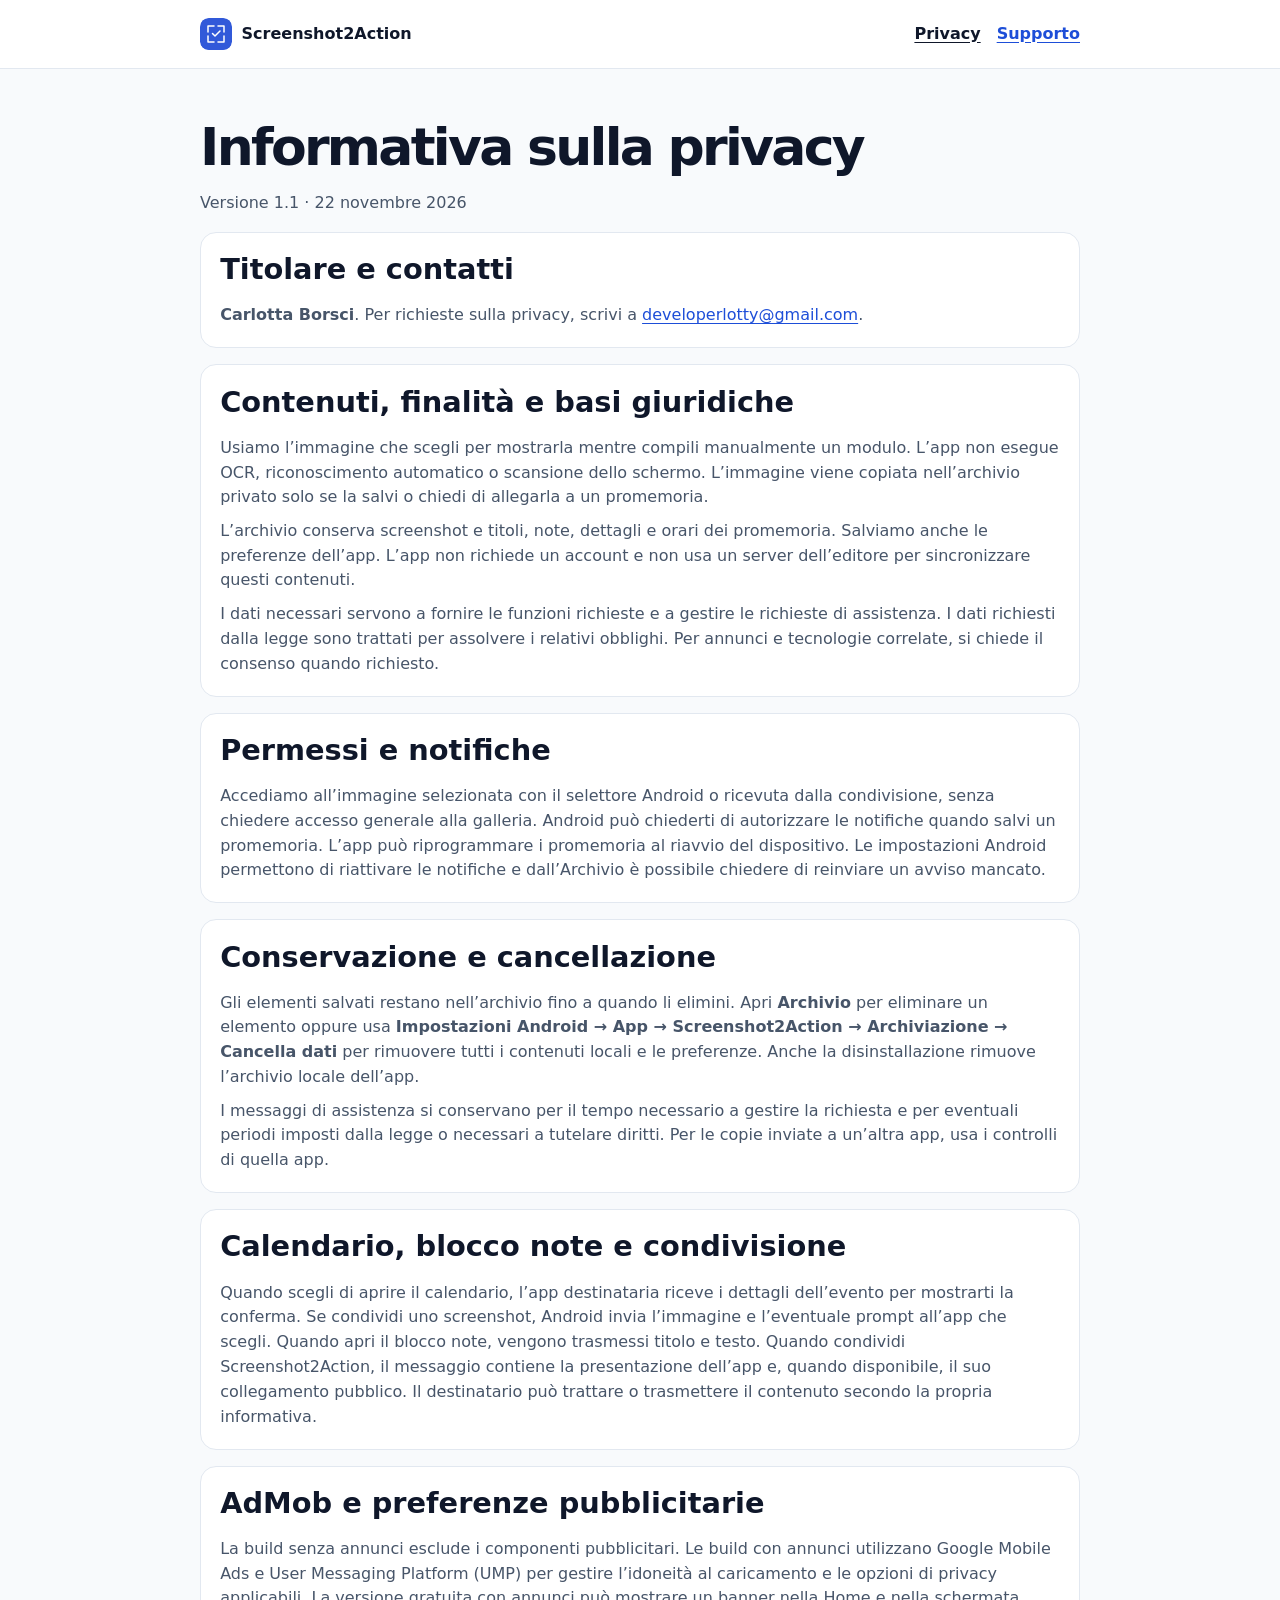
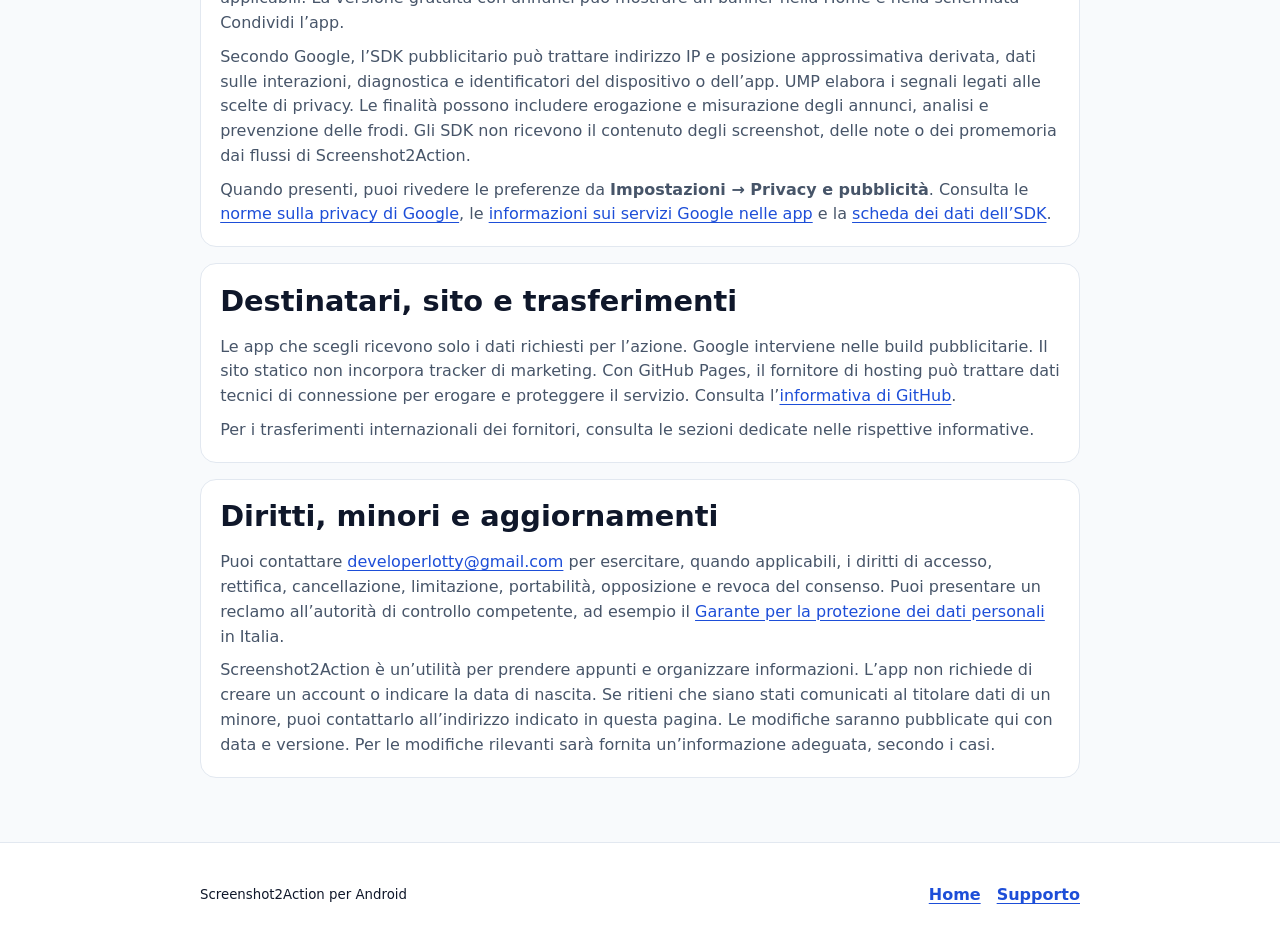
==== privacy.html @ 466553a7 "Add files via upload" ====
<!doctype html>
<html lang="it">
<head>
  <meta charset="utf-8">
  <meta name="viewport" content="width=device-width, initial-scale=1">
  <title>Privacy · Screenshot2Action</title>
  <link rel="icon" href="logo.svg" type="image/svg+xml">
  <link rel="stylesheet" href="style.css">
</head>
<body>
  <a class="skip" href="#contenuto">Vai al contenuto</a>
  <header class="site-header"><div class="wrap bar">
    <a class="brand" href="index.html"><img src="logo.svg" alt="" width="32" height="32">Screenshot2Action</a>
    <nav aria-label="Navigazione principale"><a href="privacy.html" aria-current="page">Privacy</a><a href="support.html">Supporto</a></nav>
  </div></header>

  <main class="wrap article" id="contenuto">
    <h1>Informativa sulla privacy</h1>
    <p class="meta">Versione 1.1 · 22 novembre 2026</p>
    <section class="panel">
      <h2>Titolare e contatti</h2>
      <p><strong>Carlotta Borsci</strong>. Per richieste sulla privacy, scrivi a <a href="mailto:developerlotty@gmail.com">developerlotty@gmail.com</a>.</p>
    </section>
    <section class="panel">
      <h2>Contenuti, finalità e basi giuridiche</h2>
      <p>Usiamo l’immagine che scegli per mostrarla mentre compili manualmente un modulo. L’app non esegue OCR, riconoscimento automatico o scansione dello schermo. L’immagine viene copiata nell’archivio privato solo se la salvi o chiedi di allegarla a un promemoria.</p>
      <p>L’archivio conserva screenshot e titoli, note, dettagli e orari dei promemoria. Salviamo anche le preferenze dell’app. L’app non richiede un account e non usa un server dell’editore per sincronizzare questi contenuti.</p>
      <p>I dati necessari servono a fornire le funzioni richieste e a gestire le richieste di assistenza. I dati richiesti dalla legge sono trattati per assolvere i relativi obblighi. Per annunci e tecnologie correlate, si chiede il consenso quando richiesto.</p>
    </section>
    <section class="panel">
      <h2>Permessi e notifiche</h2>
      <p>Accediamo all’immagine selezionata con il selettore Android o ricevuta dalla condivisione, senza chiedere accesso generale alla galleria. Android può chiederti di autorizzare le notifiche quando salvi un promemoria. L’app può riprogrammare i promemoria al riavvio del dispositivo. Le impostazioni Android permettono di riattivare le notifiche e dall’Archivio è possibile chiedere di reinviare un avviso mancato.</p>
    </section>
    <section class="panel">
      <h2>Conservazione e cancellazione</h2>
      <p>Gli elementi salvati restano nell’archivio fino a quando li elimini. Apri <strong>Archivio</strong> per eliminare un elemento oppure usa <strong>Impostazioni Android → App → Screenshot2Action → Archiviazione → Cancella dati</strong> per rimuovere tutti i contenuti locali e le preferenze. Anche la disinstallazione rimuove l’archivio locale dell’app.</p>
      <p>I messaggi di assistenza si conservano per il tempo necessario a gestire la richiesta e per eventuali periodi imposti dalla legge o necessari a tutelare diritti. Per le copie inviate a un’altra app, usa i controlli di quella app.</p>
    </section>
    <section class="panel">
      <h2>Calendario, blocco note e condivisione</h2>
      <p>Quando scegli di aprire il calendario, l’app destinataria riceve i dettagli dell’evento per mostrarti la conferma. Se condividi uno screenshot, Android invia l’immagine e l’eventuale prompt all’app che scegli. Quando apri il blocco note, vengono trasmessi titolo e testo. Quando condividi Screenshot2Action, il messaggio contiene la presentazione dell’app e, quando disponibile, il suo collegamento pubblico. Il destinatario può trattare o trasmettere il contenuto secondo la propria informativa.</p>
    </section>
    <section class="panel">
      <h2>AdMob e preferenze pubblicitarie</h2>
      <p>La build senza annunci esclude i componenti pubblicitari. Le build con annunci utilizzano Google Mobile Ads e User Messaging Platform (UMP) per gestire l’idoneità al caricamento e le opzioni di privacy applicabili. La versione gratuita con annunci può mostrare un banner nella Home e nella schermata Condividi l’app.</p>
      <p>Secondo Google, l’SDK pubblicitario può trattare indirizzo IP e posizione approssimativa derivata, dati sulle interazioni, diagnostica e identificatori del dispositivo o dell’app. UMP elabora i segnali legati alle scelte di privacy. Le finalità possono includere erogazione e misurazione degli annunci, analisi e prevenzione delle frodi. Gli SDK non ricevono il contenuto degli screenshot, delle note o dei promemoria dai flussi di Screenshot2Action.</p>
      <p>Quando presenti, puoi rivedere le preferenze da <strong>Impostazioni → Privacy e pubblicità</strong>. Consulta le <a href="https://policies.google.com/privacy?hl=it">norme sulla privacy di Google</a>, le <a href="https://policies.google.com/technologies/partner-sites?hl=it">informazioni sui servizi Google nelle app</a> e la <a href="https://developers.google.com/admob/android/privacy/play-data-disclosure">scheda dei dati dell’SDK</a>.</p>
    </section>
    <section class="panel">
      <h2>Destinatari, sito e trasferimenti</h2>
      <p>Le app che scegli ricevono solo i dati richiesti per l’azione. Google interviene nelle build pubblicitarie. Il sito statico non incorpora tracker di marketing. Con GitHub Pages, il fornitore di hosting può trattare dati tecnici di connessione per erogare e proteggere il servizio. Consulta l’<a href="https://docs.github.com/en/site-policy/privacy-policies/github-general-privacy-statement">informativa di GitHub</a>.</p>
      <p>Per i trasferimenti internazionali dei fornitori, consulta le sezioni dedicate nelle rispettive informative.</p>
    </section>
    <section class="panel">
      <h2>Diritti, minori e aggiornamenti</h2>
      <p>Puoi contattare <a href="mailto:developerlotty@gmail.com">developerlotty@gmail.com</a> per esercitare, quando applicabili, i diritti di accesso, rettifica, cancellazione, limitazione, portabilità, opposizione e revoca del consenso. Puoi presentare un reclamo all’autorità di controllo competente, ad esempio il <a href="https://www.garanteprivacy.it/">Garante per la protezione dei dati personali</a> in Italia.</p>
      <p>Screenshot2Action è un’utilità per prendere appunti e organizzare informazioni. L’app non richiede di creare un account o indicare la data di nascita. Se ritieni che siano stati comunicati al titolare dati di un minore, puoi contattarlo all’indirizzo indicato in questa pagina. Le modifiche saranno pubblicate qui con data e versione. Per le modifiche rilevanti sarà fornita un’informazione adeguata, secondo i casi.</p>
    </section>
  </main>
  <footer class="site-footer"><div class="wrap bar"><small>Screenshot2Action per Android</small><nav aria-label="Informazioni"><a href="index.html">Home</a><a href="support.html">Supporto</a></nav></div></footer>
</body>
</html>
---- style.css ----
:root {
  color-scheme: light;
  --page: #f8fafc;
  --text: #0f172a;
  --muted: #475569;
  --accent: #2563eb;
  --accent-dark: #1d4ed8;
  --line: #e2e8f0;
  --soft: #edf3ff;
  --surface: #fff;
  font-family: system-ui, -apple-system, "Segoe UI", sans-serif;
  font-size: 100%;
  line-height: 1.55;
}
*, *::before, *::after { box-sizing: border-box; }
body { margin: 0; background: var(--page); color: var(--text); }
a { color: var(--accent-dark); text-underline-offset: .18em; }
a:hover { color: #153185; }
a:focus-visible, summary:focus-visible { outline: 3px solid var(--accent); outline-offset: 4px; border-radius: 4px; }
.wrap { width: min(100% - 2.5rem, 55rem); margin-inline: auto; }
.skip { position: absolute; inset: .5rem auto auto .5rem; transform: translateY(-200%); padding: .75rem; background: white; z-index: 5; }
.skip:focus { transform: translateY(0); }
.site-header, .site-footer { background: var(--surface); }
.site-header { border-bottom: 1px solid var(--line); }
.site-footer { border-top: 1px solid var(--line); margin-top: 4rem; padding-block: 1.2rem; }
.bar { display: flex; align-items: center; flex-wrap: wrap; justify-content: space-between; gap: .35rem 1rem; min-height: 4.25rem; padding-block: .45rem; }
.brand { display: inline-flex; align-items: center; gap: .6rem; color: var(--text); font-weight: 730; text-decoration: none; }
.brand img { width: 2rem; height: 2rem; border-radius: .55rem; }
nav { display: flex; flex-wrap: wrap; align-items: center; gap: .2rem 1rem; }
nav a { display: inline-flex; align-items: center; min-height: 2.75rem; font-weight: 600; }
nav a[aria-current="page"] { color: var(--text); }
.hero { padding-block: clamp(2.5rem, 7vw, 5.25rem) 2.5rem; display: grid; gap: 2rem; align-items: center; }
.hero h1, .article h1 { font-size: clamp(2.2rem, 7.4vw, 4rem); margin: 0 0 1rem; line-height: 1.06; letter-spacing: -.052em; text-wrap: balance; overflow-wrap: anywhere; }
.article h1 { font-size: clamp(2rem, 6.2vw, 3.25rem); }
.lead { font-size: clamp(1.06rem, 2.6vw, 1.25rem); color: var(--muted); max-width: 38rem; }
.button { display: inline-flex; align-items: center; min-height: 3rem; margin-top: .5rem; padding: .6rem 1.1rem; background: var(--accent); color: white; text-decoration: none; font-weight: 680; border-radius: .8rem; }
.button:hover { background: var(--accent-dark); color: white; }
.demo { margin: 0; padding: 1.2rem 1rem .8rem; border: 1px solid var(--line); border-radius: 1rem; background: var(--soft); text-align: center; }
.demo img { display: block; margin-inline: auto; width: min(100%, 14rem); height: auto; outline: .375rem solid #18223b; border-radius: 1.2rem; background: var(--page); }
.demo figcaption { margin-top: .9rem; color: var(--muted); font-size: .92rem; }
.section { margin-top: 2.7rem; scroll-margin-top: 1rem; }
h2 { line-height: 1.22; font-size: clamp(1.42rem, 3.4vw, 1.8rem); margin: 0 0 1rem; }
h3 { font-size: 1.11rem; margin: 0 0 .35rem; line-height: 1.25; }
.grid { display: grid; gap: .8rem; }
.card, .panel, details { padding: 1.2rem; background: var(--surface); border: 1px solid var(--line); border-radius: 1rem; }
.card p, .panel p { margin: 0; color: var(--muted); }
.card p + p, .panel p + p { margin-top: .65rem; }
.note { margin-top: .8rem; background: var(--soft); border-color: #d6e4ff; }
.steps { padding-left: 1.35rem; margin: 0; }
.steps li { padding-left: .25rem; margin-block: .45rem; }
.article { padding-top: clamp(2rem, 5vw, 3.2rem); }
.article section, .article details { margin-top: 1rem; }
.article section p { margin: .55rem 0 0; }
.article li + li { margin-top: .35rem; }
.meta { color: var(--muted); }
.draft { border-left: 4px solid #a7640b; background: #fff7e8; }
.draft p { color: #553510; }
summary { cursor: pointer; font-weight: 700; min-height: 1.55rem; }
details p { color: var(--muted); margin: .6rem 0 0; }
@media (min-width: 44rem) {
  .hero { grid-template-columns: minmax(0, 1.3fr) minmax(0, .9fr); }
  .grid { grid-template-columns: repeat(2, minmax(0, 1fr)); }
}
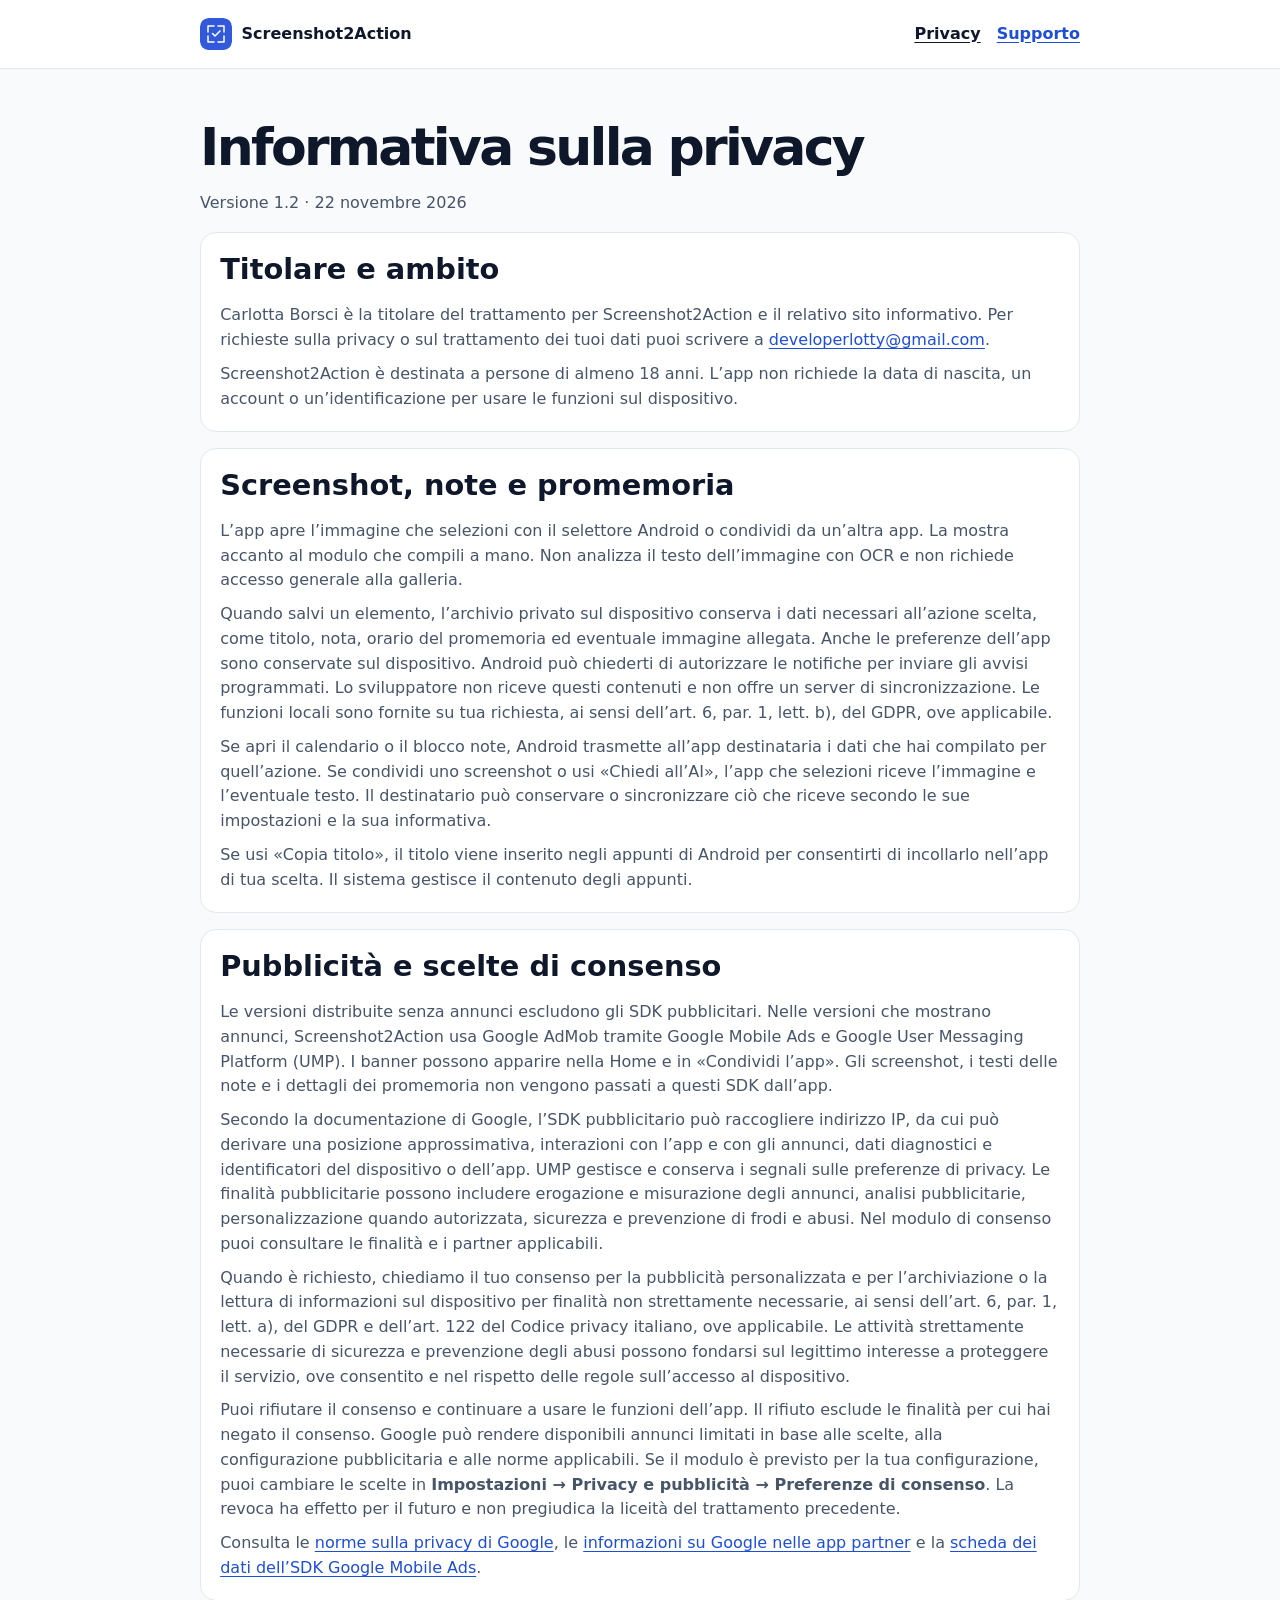
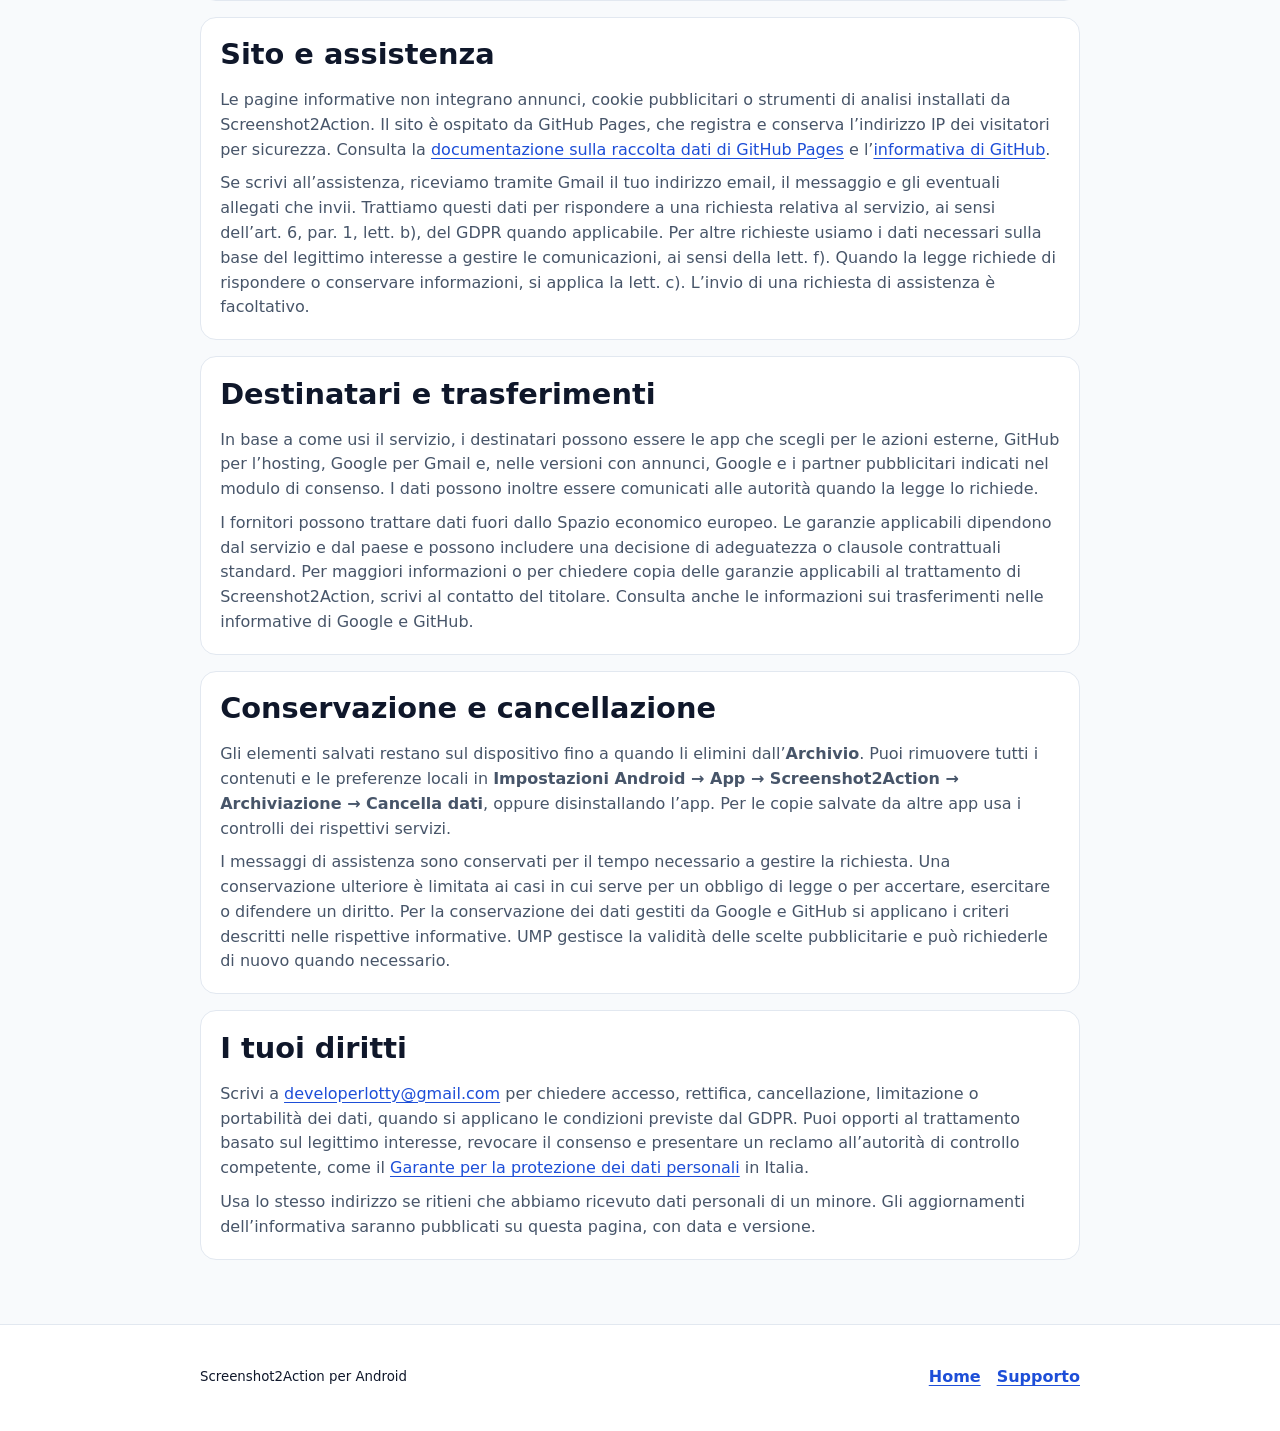
==== commit d2798c75: "Add files via upload" ====
--- a/privacy.html
+++ b/privacy.html
@@ -3,7 +3,8 @@
 <head>
   <meta charset="utf-8">
   <meta name="viewport" content="width=device-width, initial-scale=1">
-  <title>Privacy · Screenshot2Action</title>
+  <meta name="description" content="Informativa sui dati sul dispositivo, la pubblicità nell’app, il sito e l’assistenza di Screenshot2Action.">
+  <title>Informativa sulla privacy · Screenshot2Action</title>
   <link rel="icon" href="logo.svg" type="image/svg+xml">
   <link rel="stylesheet" href="style.css">
 </head>
@@ -13,48 +14,48 @@
     <a class="brand" href="index.html"><img src="logo.svg" alt="" width="32" height="32">Screenshot2Action</a>
     <nav aria-label="Navigazione principale"><a href="privacy.html" aria-current="page">Privacy</a><a href="support.html">Supporto</a></nav>
   </div></header>
-
   <main class="wrap article" id="contenuto">
     <h1>Informativa sulla privacy</h1>
-    <p class="meta">Versione 1.1 · 22 novembre 2026</p>
-    <section class="panel">
-      <h2>Titolare e contatti</h2>
-      <p><strong>Carlotta Borsci</strong>. Per richieste sulla privacy, scrivi a <a href="mailto:developerlotty@gmail.com">developerlotty@gmail.com</a>.</p>
+    <p class="meta">Versione 1.2 · 22 novembre 2026</p>
+    <section class="panel" aria-labelledby="titolare">
+      <h2 id="titolare">Titolare e ambito</h2>
+      <p>Carlotta Borsci è la titolare del trattamento per Screenshot2Action e il relativo sito informativo. Per richieste sulla privacy o sul trattamento dei tuoi dati puoi scrivere a <a href="mailto:developerlotty@gmail.com">developerlotty@gmail.com</a>.</p>
+      <p>Screenshot2Action è destinata a persone di almeno 18 anni. L’app non richiede la data di nascita, un account o un’identificazione per usare le funzioni sul dispositivo.</p>
     </section>
-    <section class="panel">
-      <h2>Contenuti, finalità e basi giuridiche</h2>
-      <p>Usiamo l’immagine che scegli per mostrarla mentre compili manualmente un modulo. L’app non esegue OCR, riconoscimento automatico o scansione dello schermo. L’immagine viene copiata nell’archivio privato solo se la salvi o chiedi di allegarla a un promemoria.</p>
-      <p>L’archivio conserva screenshot e titoli, note, dettagli e orari dei promemoria. Salviamo anche le preferenze dell’app. L’app non richiede un account e non usa un server dell’editore per sincronizzare questi contenuti.</p>
-      <p>I dati necessari servono a fornire le funzioni richieste e a gestire le richieste di assistenza. I dati richiesti dalla legge sono trattati per assolvere i relativi obblighi. Per annunci e tecnologie correlate, si chiede il consenso quando richiesto.</p>
+    <section class="panel" aria-labelledby="app">
+      <h2 id="app">Screenshot, note e promemoria</h2>
+      <p>L’app apre l’immagine che selezioni con il selettore Android o condividi da un’altra app. La mostra accanto al modulo che compili a mano. Non analizza il testo dell’immagine con OCR e non richiede accesso generale alla galleria.</p>
+      <p>Quando salvi un elemento, l’archivio privato sul dispositivo conserva i dati necessari all’azione scelta, come titolo, nota, orario del promemoria ed eventuale immagine allegata. Anche le preferenze dell’app sono conservate sul dispositivo. Android può chiederti di autorizzare le notifiche per inviare gli avvisi programmati. Lo sviluppatore non riceve questi contenuti e non offre un server di sincronizzazione. Le funzioni locali sono fornite su tua richiesta, ai sensi dell’art. 6, par. 1, lett. b), del GDPR, ove applicabile.</p>
+      <p>Se apri il calendario o il blocco note, Android trasmette all’app destinataria i dati che hai compilato per quell’azione. Se condividi uno screenshot o usi «Chiedi all’AI», l’app che selezioni riceve l’immagine e l’eventuale testo. Il destinatario può conservare o sincronizzare ciò che riceve secondo le sue impostazioni e la sua informativa.</p>
+      <p>Se usi «Copia titolo», il titolo viene inserito negli appunti di Android per consentirti di incollarlo nell’app di tua scelta. Il sistema gestisce il contenuto degli appunti.</p>
     </section>
-    <section class="panel">
-      <h2>Permessi e notifiche</h2>
-      <p>Accediamo all’immagine selezionata con il selettore Android o ricevuta dalla condivisione, senza chiedere accesso generale alla galleria. Android può chiederti di autorizzare le notifiche quando salvi un promemoria. L’app può riprogrammare i promemoria al riavvio del dispositivo. Le impostazioni Android permettono di riattivare le notifiche e dall’Archivio è possibile chiedere di reinviare un avviso mancato.</p>
+    <section class="panel" aria-labelledby="ads">
+      <h2 id="ads">Pubblicità e scelte di consenso</h2>
+      <p>Le versioni distribuite senza annunci escludono gli SDK pubblicitari. Nelle versioni che mostrano annunci, Screenshot2Action usa Google AdMob tramite Google Mobile Ads e Google User Messaging Platform (UMP). I banner possono apparire nella Home e in «Condividi l’app». Gli screenshot, i testi delle note e i dettagli dei promemoria non vengono passati a questi SDK dall’app.</p>
+      <p>Secondo la documentazione di Google, l’SDK pubblicitario può raccogliere indirizzo IP, da cui può derivare una posizione approssimativa, interazioni con l’app e con gli annunci, dati diagnostici e identificatori del dispositivo o dell’app. UMP gestisce e conserva i segnali sulle preferenze di privacy. Le finalità pubblicitarie possono includere erogazione e misurazione degli annunci, analisi pubblicitarie, personalizzazione quando autorizzata, sicurezza e prevenzione di frodi e abusi. Nel modulo di consenso puoi consultare le finalità e i partner applicabili.</p>
+      <p>Quando è richiesto, chiediamo il tuo consenso per la pubblicità personalizzata e per l’archiviazione o la lettura di informazioni sul dispositivo per finalità non strettamente necessarie, ai sensi dell’art. 6, par. 1, lett. a), del GDPR e dell’art. 122 del Codice privacy italiano, ove applicabile. Le attività strettamente necessarie di sicurezza e prevenzione degli abusi possono fondarsi sul legittimo interesse a proteggere il servizio, ove consentito e nel rispetto delle regole sull’accesso al dispositivo.</p>
+      <p>Puoi rifiutare il consenso e continuare a usare le funzioni dell’app. Il rifiuto esclude le finalità per cui hai negato il consenso. Google può rendere disponibili annunci limitati in base alle scelte, alla configurazione pubblicitaria e alle norme applicabili. Se il modulo è previsto per la tua configurazione, puoi cambiare le scelte in <strong>Impostazioni → Privacy e pubblicità → Preferenze di consenso</strong>. La revoca ha effetto per il futuro e non pregiudica la liceità del trattamento precedente.</p>
+      <p>Consulta le <a href="https://policies.google.com/privacy?hl=it">norme sulla privacy di Google</a>, le <a href="https://policies.google.com/technologies/partner-sites?hl=it">informazioni su Google nelle app partner</a> e la <a href="https://developers.google.com/admob/android/privacy/play-data-disclosure">scheda dei dati dell’SDK Google Mobile Ads</a>.</p>
     </section>
-    <section class="panel">
-      <h2>Conservazione e cancellazione</h2>
-      <p>Gli elementi salvati restano nell’archivio fino a quando li elimini. Apri <strong>Archivio</strong> per eliminare un elemento oppure usa <strong>Impostazioni Android → App → Screenshot2Action → Archiviazione → Cancella dati</strong> per rimuovere tutti i contenuti locali e le preferenze. Anche la disinstallazione rimuove l’archivio locale dell’app.</p>
-      <p>I messaggi di assistenza si conservano per il tempo necessario a gestire la richiesta e per eventuali periodi imposti dalla legge o necessari a tutelare diritti. Per le copie inviate a un’altra app, usa i controlli di quella app.</p>
+    <section class="panel" aria-labelledby="web">
+      <h2 id="web">Sito e assistenza</h2>
+      <p>Le pagine informative non integrano annunci, cookie pubblicitari o strumenti di analisi installati da Screenshot2Action. Il sito è ospitato da GitHub Pages, che registra e conserva l’indirizzo IP dei visitatori per sicurezza. Consulta la <a href="https://docs.github.com/en/pages/getting-started-with-github-pages/what-is-github-pages#data-collection">documentazione sulla raccolta dati di GitHub Pages</a> e l’<a href="https://docs.github.com/en/site-policy/privacy-policies/github-general-privacy-statement">informativa di GitHub</a>.</p>
+      <p>Se scrivi all’assistenza, riceviamo tramite Gmail il tuo indirizzo email, il messaggio e gli eventuali allegati che invii. Trattiamo questi dati per rispondere a una richiesta relativa al servizio, ai sensi dell’art. 6, par. 1, lett. b), del GDPR quando applicabile. Per altre richieste usiamo i dati necessari sulla base del legittimo interesse a gestire le comunicazioni, ai sensi della lett. f). Quando la legge richiede di rispondere o conservare informazioni, si applica la lett. c). L’invio di una richiesta di assistenza è facoltativo.</p>
     </section>
-    <section class="panel">
-      <h2>Calendario, blocco note e condivisione</h2>
-      <p>Quando scegli di aprire il calendario, l’app destinataria riceve i dettagli dell’evento per mostrarti la conferma. Se condividi uno screenshot, Android invia l’immagine e l’eventuale prompt all’app che scegli. Quando apri il blocco note, vengono trasmessi titolo e testo. Quando condividi Screenshot2Action, il messaggio contiene la presentazione dell’app e, quando disponibile, il suo collegamento pubblico. Il destinatario può trattare o trasmettere il contenuto secondo la propria informativa.</p>
+    <section class="panel" aria-labelledby="destinatari">
+      <h2 id="destinatari">Destinatari e trasferimenti</h2>
+      <p>In base a come usi il servizio, i destinatari possono essere le app che scegli per le azioni esterne, GitHub per l’hosting, Google per Gmail e, nelle versioni con annunci, Google e i partner pubblicitari indicati nel modulo di consenso. I dati possono inoltre essere comunicati alle autorità quando la legge lo richiede.</p>
+      <p>I fornitori possono trattare dati fuori dallo Spazio economico europeo. Le garanzie applicabili dipendono dal servizio e dal paese e possono includere una decisione di adeguatezza o clausole contrattuali standard. Per maggiori informazioni o per chiedere copia delle garanzie applicabili al trattamento di Screenshot2Action, scrivi al contatto del titolare. Consulta anche le informazioni sui trasferimenti nelle informative di Google e GitHub.</p>
     </section>
-    <section class="panel">
-      <h2>AdMob e preferenze pubblicitarie</h2>
-      <p>La build senza annunci esclude i componenti pubblicitari. Le build con annunci utilizzano Google Mobile Ads e User Messaging Platform (UMP) per gestire l’idoneità al caricamento e le opzioni di privacy applicabili. La versione gratuita con annunci può mostrare un banner nella Home e nella schermata Condividi l’app.</p>
-      <p>Secondo Google, l’SDK pubblicitario può trattare indirizzo IP e posizione approssimativa derivata, dati sulle interazioni, diagnostica e identificatori del dispositivo o dell’app. UMP elabora i segnali legati alle scelte di privacy. Le finalità possono includere erogazione e misurazione degli annunci, analisi e prevenzione delle frodi. Gli SDK non ricevono il contenuto degli screenshot, delle note o dei promemoria dai flussi di Screenshot2Action.</p>
-      <p>Quando presenti, puoi rivedere le preferenze da <strong>Impostazioni → Privacy e pubblicità</strong>. Consulta le <a href="https://policies.google.com/privacy?hl=it">norme sulla privacy di Google</a>, le <a href="https://policies.google.com/technologies/partner-sites?hl=it">informazioni sui servizi Google nelle app</a> e la <a href="https://developers.google.com/admob/android/privacy/play-data-disclosure">scheda dei dati dell’SDK</a>.</p>
+    <section class="panel" aria-labelledby="conservazione">
+      <h2 id="conservazione">Conservazione e cancellazione</h2>
+      <p>Gli elementi salvati restano sul dispositivo fino a quando li elimini dall’<strong>Archivio</strong>. Puoi rimuovere tutti i contenuti e le preferenze locali in <strong>Impostazioni Android → App → Screenshot2Action → Archiviazione → Cancella dati</strong>, oppure disinstallando l’app. Per le copie salvate da altre app usa i controlli dei rispettivi servizi.</p>
+      <p>I messaggi di assistenza sono conservati per il tempo necessario a gestire la richiesta. Una conservazione ulteriore è limitata ai casi in cui serve per un obbligo di legge o per accertare, esercitare o difendere un diritto. Per la conservazione dei dati gestiti da Google e GitHub si applicano i criteri descritti nelle rispettive informative. UMP gestisce la validità delle scelte pubblicitarie e può richiederle di nuovo quando necessario.</p>
     </section>
-    <section class="panel">
-      <h2>Destinatari, sito e trasferimenti</h2>
-      <p>Le app che scegli ricevono solo i dati richiesti per l’azione. Google interviene nelle build pubblicitarie. Il sito statico non incorpora tracker di marketing. Con GitHub Pages, il fornitore di hosting può trattare dati tecnici di connessione per erogare e proteggere il servizio. Consulta l’<a href="https://docs.github.com/en/site-policy/privacy-policies/github-general-privacy-statement">informativa di GitHub</a>.</p>
-      <p>Per i trasferimenti internazionali dei fornitori, consulta le sezioni dedicate nelle rispettive informative.</p>
-    </section>
-    <section class="panel">
-      <h2>Diritti, minori e aggiornamenti</h2>
-      <p>Puoi contattare <a href="mailto:developerlotty@gmail.com">developerlotty@gmail.com</a> per esercitare, quando applicabili, i diritti di accesso, rettifica, cancellazione, limitazione, portabilità, opposizione e revoca del consenso. Puoi presentare un reclamo all’autorità di controllo competente, ad esempio il <a href="https://www.garanteprivacy.it/">Garante per la protezione dei dati personali</a> in Italia.</p>
-      <p>Screenshot2Action è un’utilità per prendere appunti e organizzare informazioni. L’app non richiede di creare un account o indicare la data di nascita. Se ritieni che siano stati comunicati al titolare dati di un minore, puoi contattarlo all’indirizzo indicato in questa pagina. Le modifiche saranno pubblicate qui con data e versione. Per le modifiche rilevanti sarà fornita un’informazione adeguata, secondo i casi.</p>
+    <section class="panel" aria-labelledby="diritti">
+      <h2 id="diritti">I tuoi diritti</h2>
+      <p>Scrivi a <a href="mailto:developerlotty@gmail.com">developerlotty@gmail.com</a> per chiedere accesso, rettifica, cancellazione, limitazione o portabilità dei dati, quando si applicano le condizioni previste dal GDPR. Puoi opporti al trattamento basato sul legittimo interesse, revocare il consenso e presentare un reclamo all’autorità di controllo competente, come il <a href="https://www.garanteprivacy.it/">Garante per la protezione dei dati personali</a> in Italia.</p>
+      <p>Usa lo stesso indirizzo se ritieni che abbiamo ricevuto dati personali di un minore. Gli aggiornamenti dell’informativa saranno pubblicati su questa pagina, con data e versione.</p>
     </section>
   </main>
   <footer class="site-footer"><div class="wrap bar"><small>Screenshot2Action per Android</small><nav aria-label="Informazioni"><a href="index.html">Home</a><a href="support.html">Supporto</a></nav></div></footer>
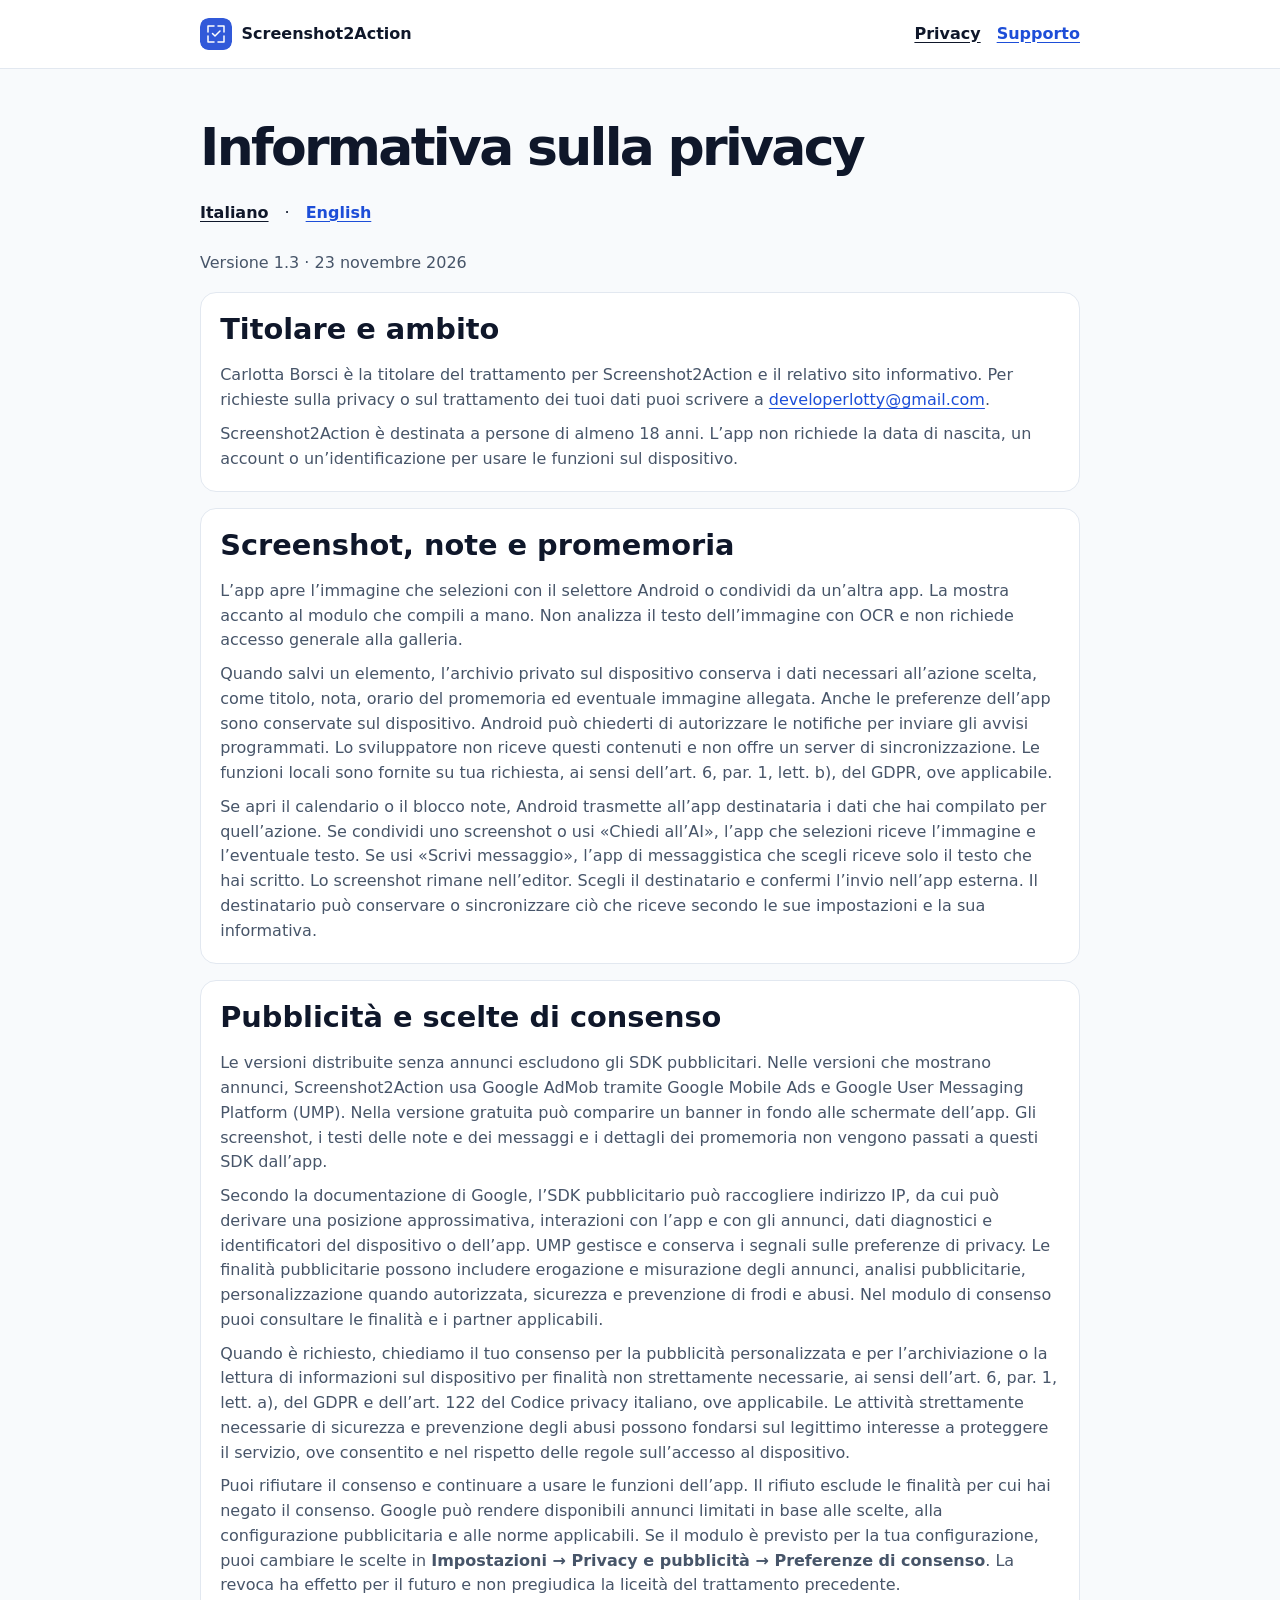
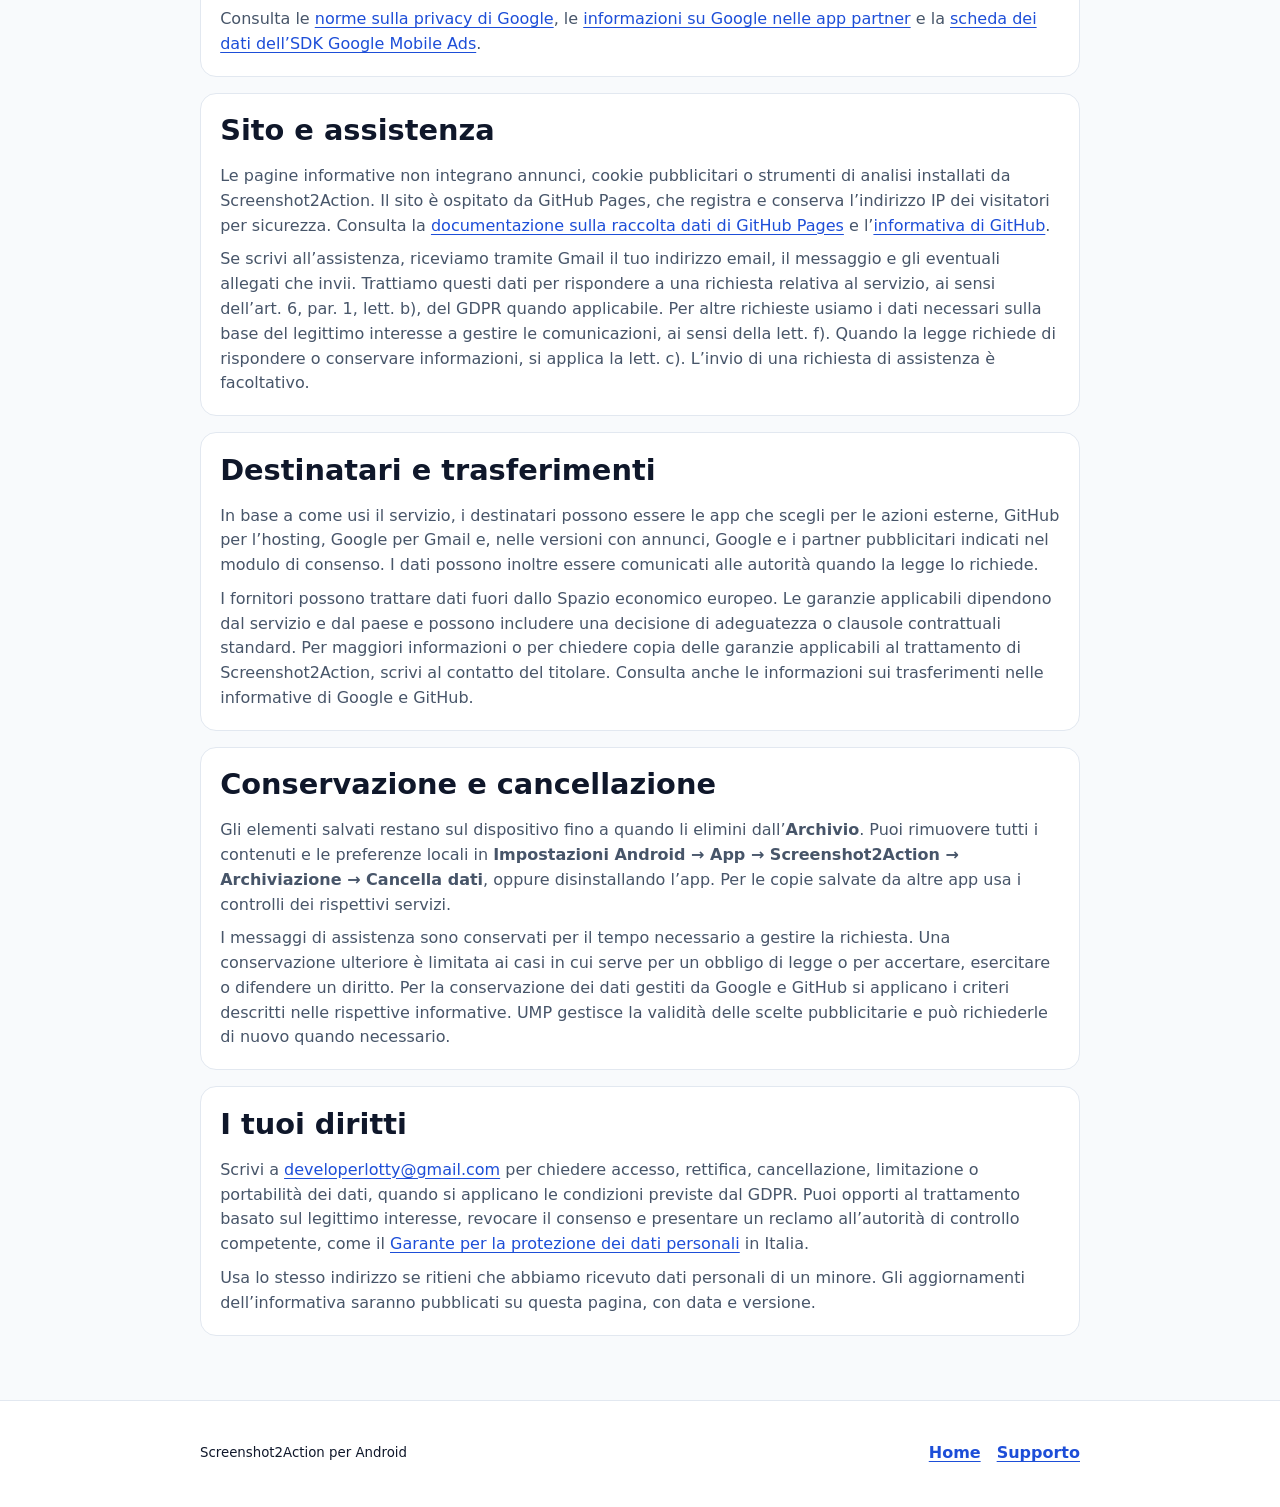
==== commit 774330d2: "Add files via upload" ====
--- a/privacy.html
+++ b/privacy.html
@@ -1,63 +1,63 @@
-<!doctype html>
-<html lang="it">
-<head>
-  <meta charset="utf-8">
-  <meta name="viewport" content="width=device-width, initial-scale=1">
-  <meta name="description" content="Informativa sui dati sul dispositivo, la pubblicità nell’app, il sito e l’assistenza di Screenshot2Action.">
-  <title>Informativa sulla privacy · Screenshot2Action</title>
-  <link rel="icon" href="logo.svg" type="image/svg+xml">
-  <link rel="stylesheet" href="style.css">
-</head>
-<body>
-  <a class="skip" href="#contenuto">Vai al contenuto</a>
-  <header class="site-header"><div class="wrap bar">
-    <a class="brand" href="index.html"><img src="logo.svg" alt="" width="32" height="32">Screenshot2Action</a>
-    <nav aria-label="Navigazione principale"><a href="privacy.html" aria-current="page">Privacy</a><a href="support.html">Supporto</a></nav>
-  </div></header>
-  <main class="wrap article" id="contenuto">
-    <h1>Informativa sulla privacy</h1>
-    <p class="meta">Versione 1.2 · 22 novembre 2026</p>
-    <section class="panel" aria-labelledby="titolare">
-      <h2 id="titolare">Titolare e ambito</h2>
-      <p>Carlotta Borsci è la titolare del trattamento per Screenshot2Action e il relativo sito informativo. Per richieste sulla privacy o sul trattamento dei tuoi dati puoi scrivere a <a href="mailto:developerlotty@gmail.com">developerlotty@gmail.com</a>.</p>
-      <p>Screenshot2Action è destinata a persone di almeno 18 anni. L’app non richiede la data di nascita, un account o un’identificazione per usare le funzioni sul dispositivo.</p>
-    </section>
-    <section class="panel" aria-labelledby="app">
-      <h2 id="app">Screenshot, note e promemoria</h2>
-      <p>L’app apre l’immagine che selezioni con il selettore Android o condividi da un’altra app. La mostra accanto al modulo che compili a mano. Non analizza il testo dell’immagine con OCR e non richiede accesso generale alla galleria.</p>
-      <p>Quando salvi un elemento, l’archivio privato sul dispositivo conserva i dati necessari all’azione scelta, come titolo, nota, orario del promemoria ed eventuale immagine allegata. Anche le preferenze dell’app sono conservate sul dispositivo. Android può chiederti di autorizzare le notifiche per inviare gli avvisi programmati. Lo sviluppatore non riceve questi contenuti e non offre un server di sincronizzazione. Le funzioni locali sono fornite su tua richiesta, ai sensi dell’art. 6, par. 1, lett. b), del GDPR, ove applicabile.</p>
-      <p>Se apri il calendario o il blocco note, Android trasmette all’app destinataria i dati che hai compilato per quell’azione. Se condividi uno screenshot o usi «Chiedi all’AI», l’app che selezioni riceve l’immagine e l’eventuale testo. Il destinatario può conservare o sincronizzare ciò che riceve secondo le sue impostazioni e la sua informativa.</p>
-      <p>Se usi «Copia titolo», il titolo viene inserito negli appunti di Android per consentirti di incollarlo nell’app di tua scelta. Il sistema gestisce il contenuto degli appunti.</p>
-    </section>
-    <section class="panel" aria-labelledby="ads">
-      <h2 id="ads">Pubblicità e scelte di consenso</h2>
-      <p>Le versioni distribuite senza annunci escludono gli SDK pubblicitari. Nelle versioni che mostrano annunci, Screenshot2Action usa Google AdMob tramite Google Mobile Ads e Google User Messaging Platform (UMP). I banner possono apparire nella Home e in «Condividi l’app». Gli screenshot, i testi delle note e i dettagli dei promemoria non vengono passati a questi SDK dall’app.</p>
-      <p>Secondo la documentazione di Google, l’SDK pubblicitario può raccogliere indirizzo IP, da cui può derivare una posizione approssimativa, interazioni con l’app e con gli annunci, dati diagnostici e identificatori del dispositivo o dell’app. UMP gestisce e conserva i segnali sulle preferenze di privacy. Le finalità pubblicitarie possono includere erogazione e misurazione degli annunci, analisi pubblicitarie, personalizzazione quando autorizzata, sicurezza e prevenzione di frodi e abusi. Nel modulo di consenso puoi consultare le finalità e i partner applicabili.</p>
-      <p>Quando è richiesto, chiediamo il tuo consenso per la pubblicità personalizzata e per l’archiviazione o la lettura di informazioni sul dispositivo per finalità non strettamente necessarie, ai sensi dell’art. 6, par. 1, lett. a), del GDPR e dell’art. 122 del Codice privacy italiano, ove applicabile. Le attività strettamente necessarie di sicurezza e prevenzione degli abusi possono fondarsi sul legittimo interesse a proteggere il servizio, ove consentito e nel rispetto delle regole sull’accesso al dispositivo.</p>
-      <p>Puoi rifiutare il consenso e continuare a usare le funzioni dell’app. Il rifiuto esclude le finalità per cui hai negato il consenso. Google può rendere disponibili annunci limitati in base alle scelte, alla configurazione pubblicitaria e alle norme applicabili. Se il modulo è previsto per la tua configurazione, puoi cambiare le scelte in <strong>Impostazioni → Privacy e pubblicità → Preferenze di consenso</strong>. La revoca ha effetto per il futuro e non pregiudica la liceità del trattamento precedente.</p>
-      <p>Consulta le <a href="https://policies.google.com/privacy?hl=it">norme sulla privacy di Google</a>, le <a href="https://policies.google.com/technologies/partner-sites?hl=it">informazioni su Google nelle app partner</a> e la <a href="https://developers.google.com/admob/android/privacy/play-data-disclosure">scheda dei dati dell’SDK Google Mobile Ads</a>.</p>
-    </section>
-    <section class="panel" aria-labelledby="web">
-      <h2 id="web">Sito e assistenza</h2>
-      <p>Le pagine informative non integrano annunci, cookie pubblicitari o strumenti di analisi installati da Screenshot2Action. Il sito è ospitato da GitHub Pages, che registra e conserva l’indirizzo IP dei visitatori per sicurezza. Consulta la <a href="https://docs.github.com/en/pages/getting-started-with-github-pages/what-is-github-pages#data-collection">documentazione sulla raccolta dati di GitHub Pages</a> e l’<a href="https://docs.github.com/en/site-policy/privacy-policies/github-general-privacy-statement">informativa di GitHub</a>.</p>
-      <p>Se scrivi all’assistenza, riceviamo tramite Gmail il tuo indirizzo email, il messaggio e gli eventuali allegati che invii. Trattiamo questi dati per rispondere a una richiesta relativa al servizio, ai sensi dell’art. 6, par. 1, lett. b), del GDPR quando applicabile. Per altre richieste usiamo i dati necessari sulla base del legittimo interesse a gestire le comunicazioni, ai sensi della lett. f). Quando la legge richiede di rispondere o conservare informazioni, si applica la lett. c). L’invio di una richiesta di assistenza è facoltativo.</p>
-    </section>
-    <section class="panel" aria-labelledby="destinatari">
-      <h2 id="destinatari">Destinatari e trasferimenti</h2>
-      <p>In base a come usi il servizio, i destinatari possono essere le app che scegli per le azioni esterne, GitHub per l’hosting, Google per Gmail e, nelle versioni con annunci, Google e i partner pubblicitari indicati nel modulo di consenso. I dati possono inoltre essere comunicati alle autorità quando la legge lo richiede.</p>
-      <p>I fornitori possono trattare dati fuori dallo Spazio economico europeo. Le garanzie applicabili dipendono dal servizio e dal paese e possono includere una decisione di adeguatezza o clausole contrattuali standard. Per maggiori informazioni o per chiedere copia delle garanzie applicabili al trattamento di Screenshot2Action, scrivi al contatto del titolare. Consulta anche le informazioni sui trasferimenti nelle informative di Google e GitHub.</p>
-    </section>
-    <section class="panel" aria-labelledby="conservazione">
-      <h2 id="conservazione">Conservazione e cancellazione</h2>
-      <p>Gli elementi salvati restano sul dispositivo fino a quando li elimini dall’<strong>Archivio</strong>. Puoi rimuovere tutti i contenuti e le preferenze locali in <strong>Impostazioni Android → App → Screenshot2Action → Archiviazione → Cancella dati</strong>, oppure disinstallando l’app. Per le copie salvate da altre app usa i controlli dei rispettivi servizi.</p>
-      <p>I messaggi di assistenza sono conservati per il tempo necessario a gestire la richiesta. Una conservazione ulteriore è limitata ai casi in cui serve per un obbligo di legge o per accertare, esercitare o difendere un diritto. Per la conservazione dei dati gestiti da Google e GitHub si applicano i criteri descritti nelle rispettive informative. UMP gestisce la validità delle scelte pubblicitarie e può richiederle di nuovo quando necessario.</p>
-    </section>
-    <section class="panel" aria-labelledby="diritti">
-      <h2 id="diritti">I tuoi diritti</h2>
-      <p>Scrivi a <a href="mailto:developerlotty@gmail.com">developerlotty@gmail.com</a> per chiedere accesso, rettifica, cancellazione, limitazione o portabilità dei dati, quando si applicano le condizioni previste dal GDPR. Puoi opporti al trattamento basato sul legittimo interesse, revocare il consenso e presentare un reclamo all’autorità di controllo competente, come il <a href="https://www.garanteprivacy.it/">Garante per la protezione dei dati personali</a> in Italia.</p>
-      <p>Usa lo stesso indirizzo se ritieni che abbiamo ricevuto dati personali di un minore. Gli aggiornamenti dell’informativa saranno pubblicati su questa pagina, con data e versione.</p>
-    </section>
-  </main>
-  <footer class="site-footer"><div class="wrap bar"><small>Screenshot2Action per Android</small><nav aria-label="Informazioni"><a href="index.html">Home</a><a href="support.html">Supporto</a></nav></div></footer>
-</body>
-</html>
+<!doctype html>
+<html lang="it">
+<head>
+  <meta charset="utf-8">
+  <meta name="viewport" content="width=device-width, initial-scale=1">
+  <meta name="description" content="Informativa sui dati sul dispositivo, la pubblicità nell’app, il sito e l’assistenza di Screenshot2Action.">
+  <title>Informativa sulla privacy · Screenshot2Action</title>
+  <link rel="icon" href="logo.svg" type="image/svg+xml">
+  <link rel="stylesheet" href="style.css">
+</head>
+<body>
+  <a class="skip" href="#contenuto">Vai al contenuto</a>
+  <header class="site-header"><div class="wrap bar">
+    <a class="brand" href="index.html"><img src="logo.svg" alt="" width="32" height="32">Screenshot2Action</a>
+    <nav aria-label="Navigazione principale"><a href="privacy.html" aria-current="page">Privacy</a><a href="support.html">Supporto</a></nav>
+  </div></header>
+  <main class="wrap article" id="contenuto">
+    <h1>Informativa sulla privacy</h1>
+    <nav aria-label="Lingua dell’informativa"><a href="privacy.html" lang="it" aria-current="page">Italiano</a> · <a href="privacy-en.html" lang="en" hreflang="en">English</a></nav>
+    <p class="meta">Versione 1.3 · 23 novembre 2026</p>
+    <section class="panel" aria-labelledby="titolare">
+      <h2 id="titolare">Titolare e ambito</h2>
+      <p>Carlotta Borsci è la titolare del trattamento per Screenshot2Action e il relativo sito informativo. Per richieste sulla privacy o sul trattamento dei tuoi dati puoi scrivere a <a href="mailto:developerlotty@gmail.com">developerlotty@gmail.com</a>.</p>
+      <p>Screenshot2Action è destinata a persone di almeno 18 anni. L’app non richiede la data di nascita, un account o un’identificazione per usare le funzioni sul dispositivo.</p>
+    </section>
+    <section class="panel" aria-labelledby="app">
+      <h2 id="app">Screenshot, note e promemoria</h2>
+      <p>L’app apre l’immagine che selezioni con il selettore Android o condividi da un’altra app. La mostra accanto al modulo che compili a mano. Non analizza il testo dell’immagine con OCR e non richiede accesso generale alla galleria.</p>
+      <p>Quando salvi un elemento, l’archivio privato sul dispositivo conserva i dati necessari all’azione scelta, come titolo, nota, orario del promemoria ed eventuale immagine allegata. Anche le preferenze dell’app sono conservate sul dispositivo. Android può chiederti di autorizzare le notifiche per inviare gli avvisi programmati. Lo sviluppatore non riceve questi contenuti e non offre un server di sincronizzazione. Le funzioni locali sono fornite su tua richiesta, ai sensi dell’art. 6, par. 1, lett. b), del GDPR, ove applicabile.</p>
+      <p>Se apri il calendario o il blocco note, Android trasmette all’app destinataria i dati che hai compilato per quell’azione. Se condividi uno screenshot o usi «Chiedi all’AI», l’app che selezioni riceve l’immagine e l’eventuale testo. Se usi «Scrivi messaggio», l’app di messaggistica che scegli riceve solo il testo che hai scritto. Lo screenshot rimane nell’editor. Scegli il destinatario e confermi l’invio nell’app esterna. Il destinatario può conservare o sincronizzare ciò che riceve secondo le sue impostazioni e la sua informativa.</p>
+    </section>
+    <section class="panel" aria-labelledby="ads">
+      <h2 id="ads">Pubblicità e scelte di consenso</h2>
+      <p>Le versioni distribuite senza annunci escludono gli SDK pubblicitari. Nelle versioni che mostrano annunci, Screenshot2Action usa Google AdMob tramite Google Mobile Ads e Google User Messaging Platform (UMP). Nella versione gratuita può comparire un banner in fondo alle schermate dell’app. Gli screenshot, i testi delle note e dei messaggi e i dettagli dei promemoria non vengono passati a questi SDK dall’app.</p>
+      <p>Secondo la documentazione di Google, l’SDK pubblicitario può raccogliere indirizzo IP, da cui può derivare una posizione approssimativa, interazioni con l’app e con gli annunci, dati diagnostici e identificatori del dispositivo o dell’app. UMP gestisce e conserva i segnali sulle preferenze di privacy. Le finalità pubblicitarie possono includere erogazione e misurazione degli annunci, analisi pubblicitarie, personalizzazione quando autorizzata, sicurezza e prevenzione di frodi e abusi. Nel modulo di consenso puoi consultare le finalità e i partner applicabili.</p>
+      <p>Quando è richiesto, chiediamo il tuo consenso per la pubblicità personalizzata e per l’archiviazione o la lettura di informazioni sul dispositivo per finalità non strettamente necessarie, ai sensi dell’art. 6, par. 1, lett. a), del GDPR e dell’art. 122 del Codice privacy italiano, ove applicabile. Le attività strettamente necessarie di sicurezza e prevenzione degli abusi possono fondarsi sul legittimo interesse a proteggere il servizio, ove consentito e nel rispetto delle regole sull’accesso al dispositivo.</p>
+      <p>Puoi rifiutare il consenso e continuare a usare le funzioni dell’app. Il rifiuto esclude le finalità per cui hai negato il consenso. Google può rendere disponibili annunci limitati in base alle scelte, alla configurazione pubblicitaria e alle norme applicabili. Se il modulo è previsto per la tua configurazione, puoi cambiare le scelte in <strong>Impostazioni → Privacy e pubblicità → Preferenze di consenso</strong>. La revoca ha effetto per il futuro e non pregiudica la liceità del trattamento precedente.</p>
+      <p>Consulta le <a href="https://policies.google.com/privacy?hl=it">norme sulla privacy di Google</a>, le <a href="https://policies.google.com/technologies/partner-sites?hl=it">informazioni su Google nelle app partner</a> e la <a href="https://developers.google.com/admob/android/privacy/play-data-disclosure">scheda dei dati dell’SDK Google Mobile Ads</a>.</p>
+    </section>
+    <section class="panel" aria-labelledby="web">
+      <h2 id="web">Sito e assistenza</h2>
+      <p>Le pagine informative non integrano annunci, cookie pubblicitari o strumenti di analisi installati da Screenshot2Action. Il sito è ospitato da GitHub Pages, che registra e conserva l’indirizzo IP dei visitatori per sicurezza. Consulta la <a href="https://docs.github.com/en/pages/getting-started-with-github-pages/what-is-github-pages#data-collection">documentazione sulla raccolta dati di GitHub Pages</a> e l’<a href="https://docs.github.com/en/site-policy/privacy-policies/github-general-privacy-statement">informativa di GitHub</a>.</p>
+      <p>Se scrivi all’assistenza, riceviamo tramite Gmail il tuo indirizzo email, il messaggio e gli eventuali allegati che invii. Trattiamo questi dati per rispondere a una richiesta relativa al servizio, ai sensi dell’art. 6, par. 1, lett. b), del GDPR quando applicabile. Per altre richieste usiamo i dati necessari sulla base del legittimo interesse a gestire le comunicazioni, ai sensi della lett. f). Quando la legge richiede di rispondere o conservare informazioni, si applica la lett. c). L’invio di una richiesta di assistenza è facoltativo.</p>
+    </section>
+    <section class="panel" aria-labelledby="destinatari">
+      <h2 id="destinatari">Destinatari e trasferimenti</h2>
+      <p>In base a come usi il servizio, i destinatari possono essere le app che scegli per le azioni esterne, GitHub per l’hosting, Google per Gmail e, nelle versioni con annunci, Google e i partner pubblicitari indicati nel modulo di consenso. I dati possono inoltre essere comunicati alle autorità quando la legge lo richiede.</p>
+      <p>I fornitori possono trattare dati fuori dallo Spazio economico europeo. Le garanzie applicabili dipendono dal servizio e dal paese e possono includere una decisione di adeguatezza o clausole contrattuali standard. Per maggiori informazioni o per chiedere copia delle garanzie applicabili al trattamento di Screenshot2Action, scrivi al contatto del titolare. Consulta anche le informazioni sui trasferimenti nelle informative di Google e GitHub.</p>
+    </section>
+    <section class="panel" aria-labelledby="conservazione">
+      <h2 id="conservazione">Conservazione e cancellazione</h2>
+      <p>Gli elementi salvati restano sul dispositivo fino a quando li elimini dall’<strong>Archivio</strong>. Puoi rimuovere tutti i contenuti e le preferenze locali in <strong>Impostazioni Android → App → Screenshot2Action → Archiviazione → Cancella dati</strong>, oppure disinstallando l’app. Per le copie salvate da altre app usa i controlli dei rispettivi servizi.</p>
+      <p>I messaggi di assistenza sono conservati per il tempo necessario a gestire la richiesta. Una conservazione ulteriore è limitata ai casi in cui serve per un obbligo di legge o per accertare, esercitare o difendere un diritto. Per la conservazione dei dati gestiti da Google e GitHub si applicano i criteri descritti nelle rispettive informative. UMP gestisce la validità delle scelte pubblicitarie e può richiederle di nuovo quando necessario.</p>
+    </section>
+    <section class="panel" aria-labelledby="diritti">
+      <h2 id="diritti">I tuoi diritti</h2>
+      <p>Scrivi a <a href="mailto:developerlotty@gmail.com">developerlotty@gmail.com</a> per chiedere accesso, rettifica, cancellazione, limitazione o portabilità dei dati, quando si applicano le condizioni previste dal GDPR. Puoi opporti al trattamento basato sul legittimo interesse, revocare il consenso e presentare un reclamo all’autorità di controllo competente, come il <a href="https://www.garanteprivacy.it/">Garante per la protezione dei dati personali</a> in Italia.</p>
+      <p>Usa lo stesso indirizzo se ritieni che abbiamo ricevuto dati personali di un minore. Gli aggiornamenti dell’informativa saranno pubblicati su questa pagina, con data e versione.</p>
+    </section>
+  </main>
+  <footer class="site-footer"><div class="wrap bar"><small>Screenshot2Action per Android</small><nav aria-label="Informazioni"><a href="index.html">Home</a><a href="support.html">Supporto</a></nav></div></footer>
+</body>
+</html>
--- a/style.css
+++ b/style.css
@@ -46,6 +46,7 @@
 .card p, .panel p { margin: 0; color: var(--muted); }
 .card p + p, .panel p + p { margin-top: .65rem; }
 .note { margin-top: .8rem; background: var(--soft); border-color: #d6e4ff; }
+.note .demo { margin-top: 1rem; }
 .steps { padding-left: 1.35rem; margin: 0; }
 .steps li { padding-left: .25rem; margin-block: .45rem; }
 .article { padding-top: clamp(2rem, 5vw, 3.2rem); }
